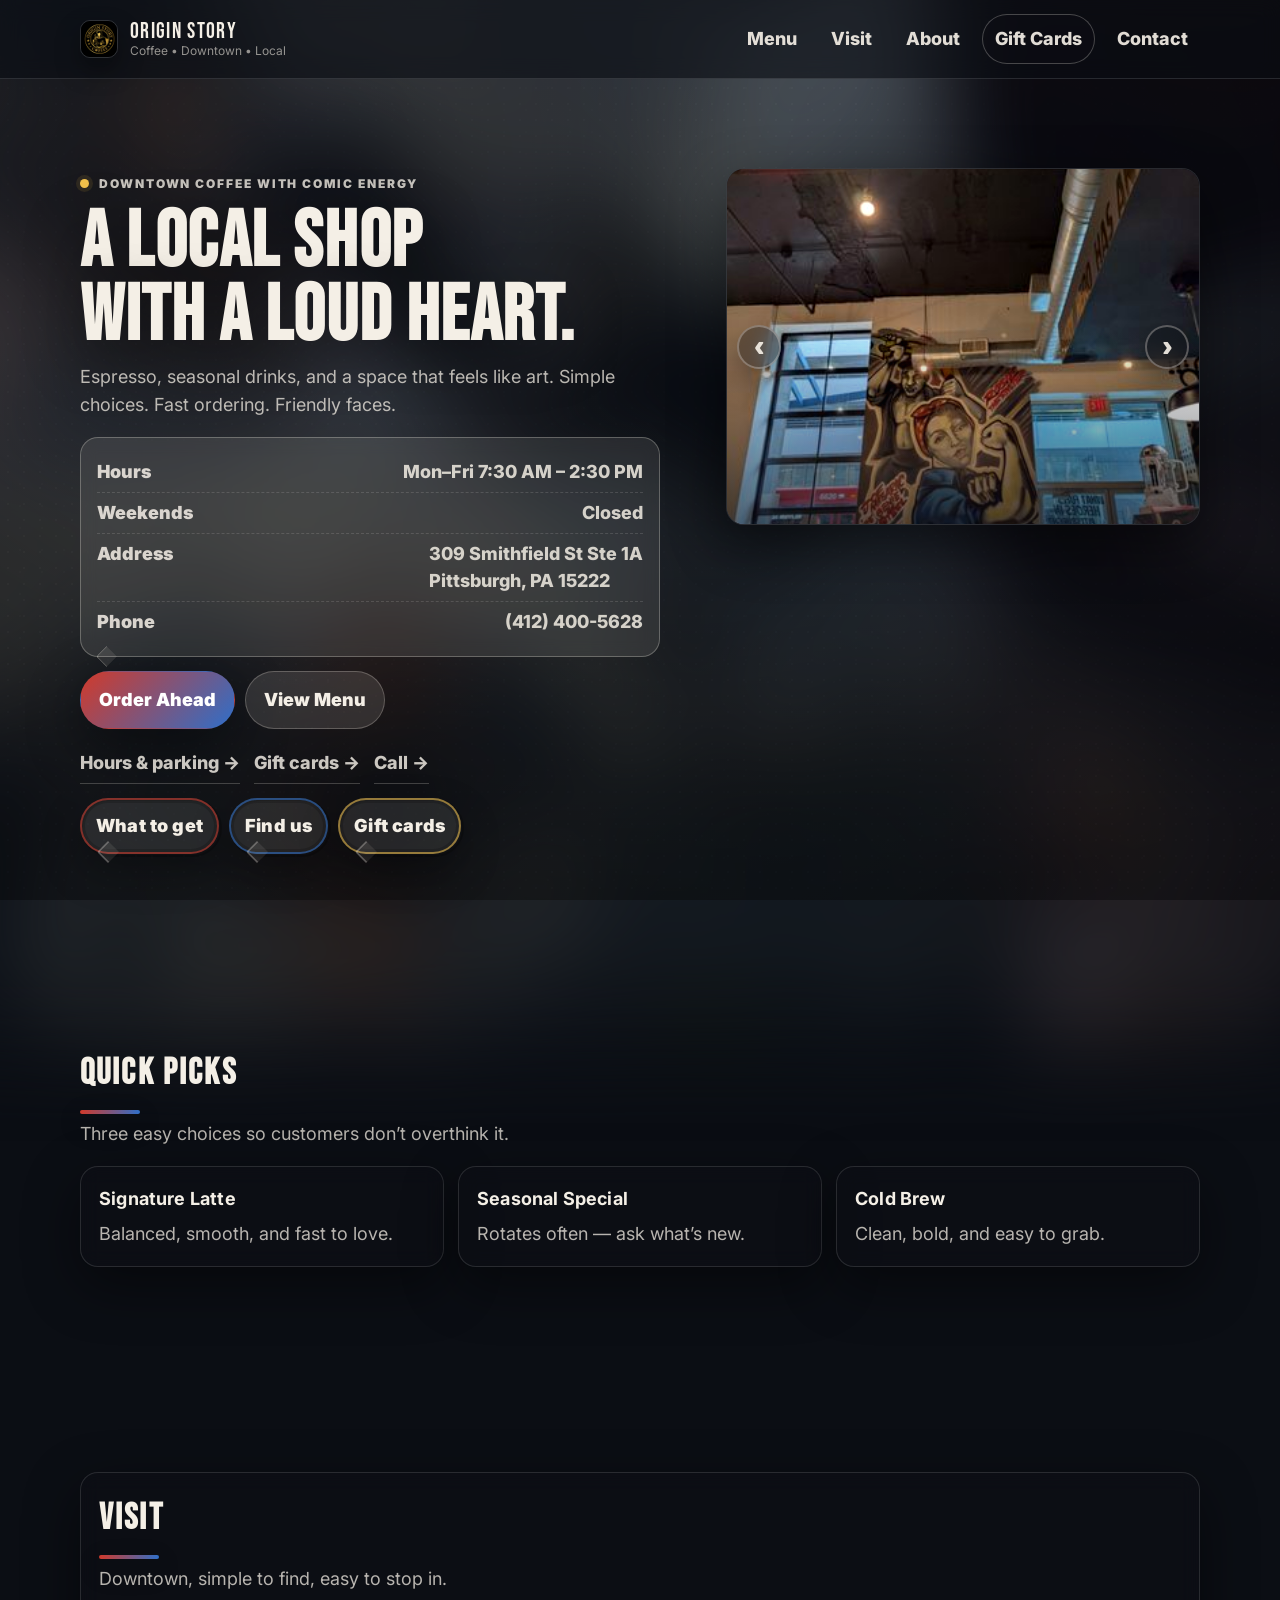
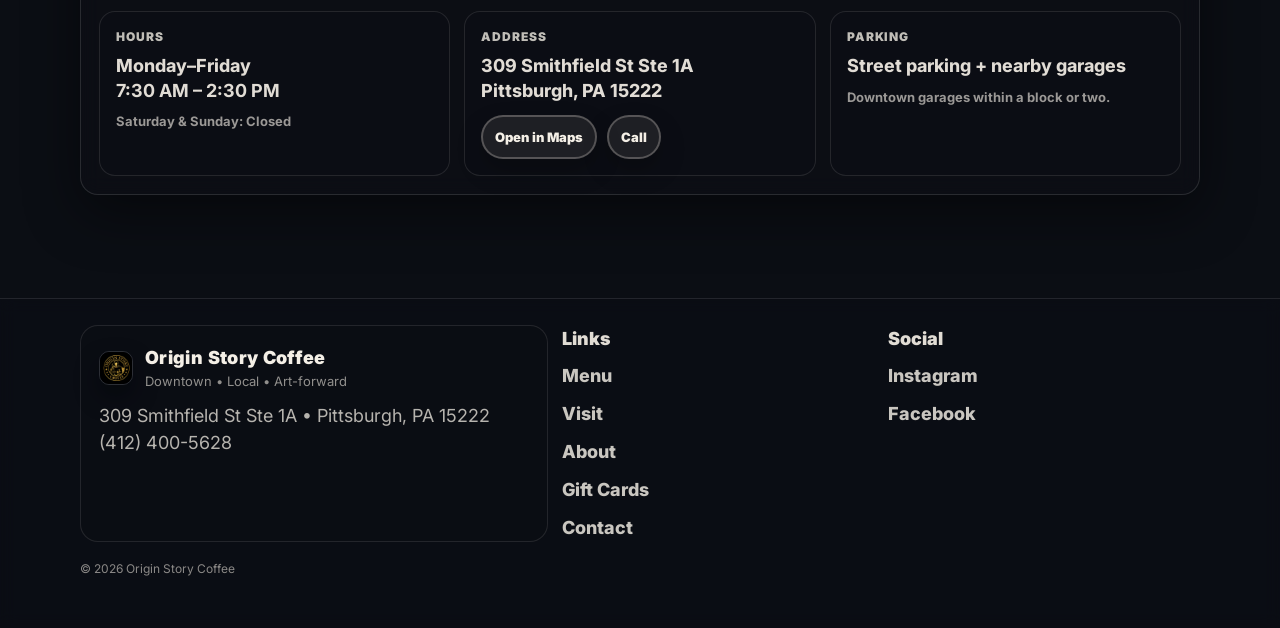
==== index.html @ 66d2ae6c "Initial website commit" ====
<!doctype html>
<html lang="en">
<head>
  <meta charset="utf-8" />
  <meta name="viewport" content="width=device-width, initial-scale=1" />
  <title>Origin Story Coffee</title>
  <meta name="description" content="Downtown coffee with subtle comic-book energy. Espresso, seasonal drinks, and a space that feels like art." />

  <link rel="preconnect" href="https://fonts.googleapis.com">
  <link rel="preconnect" href="https://fonts.gstatic.com" crossorigin>
  <link href="https://fonts.googleapis.com/css2?family=Bebas+Neue&family=Inter:wght@400;600;700;800;900&display=swap" rel="stylesheet">

  <link rel="stylesheet" href="assets/styles-theme-a.css" />
</head>

<body>
  <a class="skip-link" href="#main">Skip to content</a>

  <!-- HEADER -->
  <header class="site-header">
    <div class="container header-inner">
      <a class="brand" href="index.html" aria-label="Origin Story Coffee home">
        <img class="brand-logo" src="assets/images/logo.avif" alt="Origin Story Coffee logo">
        <span class="brand-text">
          <span class="brand-name">Origin Story</span>
          <span class="brand-tag">Coffee • Downtown • Local</span>
        </span>
      </a>

      <nav class="nav" aria-label="Primary">
        <a href="menu.html">Menu</a>
        <a href="#visit">Visit</a>
        <a href="about.html">About</a>
        <a class="nav-pill" href="https://originstorycoffee.square.site/s/gift-cards" rel="noopener">Gift Cards</a>
        <a href="contact.html">Contact</a>
      </nav>

      <button class="burger" type="button" aria-label="Open menu" aria-expanded="false" data-burger>
        ☰
      </button>
    </div>

    <!-- Mobile menu -->
    <div class="container mobile-menu" data-mobile-menu>
      <a href="menu.html">Menu</a>
      <a href="#visit">Visit</a>
      <a href="about.html">About</a>
      <a href="https://originstorycoffee.square.site/s/gift-cards" rel="noopener">Gift Cards</a>
      <a href="contact.html">Contact</a>
    </div>
  </header>

  <main id="main">
    <!-- HERO -->
    <section class="hero">
      <div class="container hero-grid">
        <!-- LEFT: COPY -->
        <div class="hero-copy">
          <div class="kicker">
            <span class="dot" aria-hidden="true"></span>
            Downtown coffee with comic energy
          </div>

          <h1 class="hero-title">A LOCAL SHOP<br>WITH A LOUD HEART.</h1>

          <p class="hero-lead">
            Espresso, seasonal drinks, and a space that feels like art.
            Simple choices. Fast ordering. Friendly faces.
          </p>

          <!-- ESSENTIAL INFO -->
          <div class="hero-essentials">
            <div class="speech" role="note" aria-label="Hours and location">
              <div class="speech-row">
                <span class="speech-label">Hours</span>
                <span class="speech-value">Mon–Fri 7:30 AM – 2:30 PM</span>
              </div>
              <div class="speech-row">
                <span class="speech-label">Weekends</span>
                <span class="speech-value">Closed</span>
              </div>
              <div class="speech-row">
                <span class="speech-label">Address</span>
                <span class="speech-value">
                  309 Smithfield St Ste 1A<br>
                  Pittsburgh, PA 15222
                </span>
              </div>
              <div class="speech-row">
                <span class="speech-label">Phone</span>
                <span class="speech-value">
                  <a href="tel:+14124005628">(412) 400-5628</a>
                </span>
              </div>
            </div>

            <!-- ORDER (ONLY ONCE ABOVE FOLD) -->
            <div class="hero-actions">
              <a class="btn btn-primary" href="/order">Order Ahead</a>
              <a class="btn btn-ghost" href="menu.html">View Menu</a>
            </div>

            <div class="micro-links">
              <a href="#visit">Hours & parking →</a>
              <a href="https://originstorycoffee.square.site/s/gift-cards" rel="noopener">Gift cards →</a>
              <a href="tel:+14124005628">Call →</a>
            </div>

            <!-- COMIC POP BUBBLES -->
            <div class="bubble-row" aria-label="Quick actions">
              <a class="bubble bubble-red" href="menu.html">What to get</a>
              <a class="bubble bubble-blue" href="#visit">Find us</a>
              <a class="bubble bubble-gold" href="https://originstorycoffee.square.site/s/gift-cards" rel="noopener">Gift cards</a>
            </div>
          </div>
        </div>

        <!-- RIGHT: PHOTO SLIDER -->
        <aside class="slider card" aria-label="Shop photos" data-slider>
          <div class="slider-media">
            <img class="slide is-active" src="assets/images/mural.jpg" alt="Mural inside Origin Story Coffee">
            <img class="slide" src="assets/images/348s.jpg" alt="Interior view at Origin Story Coffee">
            <img class="slide" src="assets/images/download.jpg" alt="Superhero art inside Origin Story Coffee">
          </div>

          <div class="slider-controls">
            <button class="arrow arrow-left" type="button" aria-label="Previous photo" data-prev>‹</button>
            <button class="arrow arrow-right" type="button" aria-label="Next photo" data-next>›</button>
          </div>
        </aside>
      </div>
    </section>

    <!-- QUICK PICKS -->
    <section class="section">
      <div class="container">
        <div class="section-head">
          <h2 class="section-title">Quick picks</h2>
          <p class="section-sub">Three easy choices so customers don’t overthink it.</p>
        </div>

        <div class="cards-3">
          <article class="card pad">
            <h3>Signature Latte</h3>
            <p>Balanced, smooth, and fast to love.</p>
          </article>

          <article class="card pad">
            <h3>Seasonal Special</h3>
            <p>Rotates often — ask what’s new.</p>
          </article>

          <article class="card pad">
            <h3>Cold Brew</h3>
            <p>Clean, bold, and easy to grab.</p>
          </article>
        </div>
      </div>
    </section>

    <!-- VISIT (HOMEPAGE SECTION, NO SEPARATE PAGE) -->
    <section class="section" id="visit">
      <div class="container">
        <div class="visit-card">
          <div class="section-head">
            <h2 class="section-title">Visit</h2>
            <p class="section-sub">Downtown, simple to find, easy to stop in.</p>
          </div>

          <div class="visit-grid">
            <div class="visit-block">
              <div class="visit-label">Hours</div>
              <div class="visit-value">Monday–Friday<br><strong>7:30 AM – 2:30 PM</strong></div>
              <div class="visit-muted">Saturday & Sunday: Closed</div>
            </div>

            <div class="visit-block">
              <div class="visit-label">Address</div>
              <div class="visit-value">
                309 Smithfield St Ste 1A<br>
                Pittsburgh, PA 15222
              </div>
              <div class="visit-actions">
                <a class="mini-btn" href="https://maps.google.com/?q=309%20Smithfield%20St%20Ste%201A%2C%20Pittsburgh%2C%20PA%2015222" rel="noopener">Open in Maps</a>
                <a class="mini-btn" href="tel:+14124005628">Call</a>
              </div>
            </div>

            <div class="visit-block">
              <div class="visit-label">Parking</div>
              <div class="visit-value">Street parking + nearby garages</div>
              <div class="visit-muted">Downtown garages within a block or two.</div>
            </div>
          </div>
        </div>
      </div>
    </section>

    <!-- FOOTER -->
    <footer class="footer">
      <div class="container footer-grid">
        <div class="footer-brand">
          <div class="footer-brand-row">
            <img class="brand-logo small" src="assets/images/logo.avif" alt="">
            <div>
              <div class="footer-name">Origin Story Coffee</div>
              <div class="footer-tag">Downtown • Local • Art-forward</div>
            </div>
          </div>
          <p class="footer-note">
            309 Smithfield St Ste 1A • Pittsburgh, PA 15222<br>
            (412) 400-5628
          </p>
        </div>

        <div>
          <div class="footer-head">Links</div>
          <div class="footer-links">
            <a href="menu.html">Menu</a>
            <a href="#visit">Visit</a>
            <a href="about.html">About</a>
            <a href="https://originstorycoffee.square.site/s/gift-cards" rel="noopener">Gift Cards</a>
            <a href="contact.html">Contact</a>
          </div>
        </div>

        <div>
          <div class="footer-head">Social</div>
          <div class="footer-links">
            <a href="#" rel="noopener">Instagram</a>
            <a href="#" rel="noopener">Facebook</a>
          </div>
        </div>
      </div>

      <div class="container footer-bottom">
        © <span id="year"></span> Origin Story Coffee
      </div>
    </footer>

    <!-- MOBILE ORDER -->
    <div class="mobile-order">
      <a href="/order">Order Ahead</a>
    </div>
  </main>

  <script>
    // Mobile nav
    const burger = document.querySelector('[data-burger]');
    const menu = document.querySelector('[data-mobile-menu]');
    if (burger && menu) {
      burger.addEventListener('click', () => {
        const isOpen = menu.classList.toggle('is-open');
        burger.setAttribute('aria-expanded', isOpen ? 'true' : 'false');
      });
    }

    // Year
    document.getElementById('year').textContent = new Date().getFullYear();

    // Slider: arrows + swipe/drag
    const slider = document.querySelector('[data-slider]');
    if (slider) {
      const slides = Array.from(slider.querySelectorAll('.slide'));
      const media = slider.querySelector('.slider-media');
      const prevBtn = slider.querySelector('[data-prev]');
      const nextBtn = slider.querySelector('[data-next]');
      let i = 0, timer;

      function show(n){
        i = (n + slides.length) % slides.length;
        slides.forEach((s, idx) => s.classList.toggle('is-active', idx === i));
      }
      function next(){ show(i+1); }
      function prev(){ show(i-1); }

      function start(){ stop(); timer = setInterval(next, 4200); }
      function stop(){ if (timer) clearInterval(timer); }

      prevBtn.addEventListener('click', ()=>{ prev(); start(); });
      nextBtn.addEventListener('click', ()=>{ next(); start(); });

      let startX = 0, down = false;
      media.addEventListener('mousedown', e => { down=true; startX=e.clientX; stop(); });
      window.addEventListener('mouseup', e => {
        if(!down) return;
        down=false;
        const dx = e.clientX - startX;
        if (Math.abs(dx) > 45) dx < 0 ? next() : prev();
        start();
      });
      media.addEventListener('touchstart', e => { startX=e.touches[0].clientX; stop(); }, {passive:true});
      media.addEventListener('touchend', e => {
        const dx = e.changedTouches[0].clientX - startX;
        if (Math.abs(dx) > 45) dx < 0 ? next() : prev();
        start();
      });

      start();
    }
  </script>
</body>
</html>
---- assets/styles-theme-a.css ----
/* =========================================================
   ORIGIN STORY — SUBTLE COMIC IMMERSION (CLEAN + USABLE)
   ========================================================= */

:root{
  --bg: #0b0e14;

  /* mural-inspired accents */
  --red:  #d13a2b;
  --blue: #2f6fc9;
  --gold: #f2c14b;

  --text: #f4efe6;
  --muted: rgba(244,239,230,.74);
  --muted2: rgba(244,239,230,.58);

  --surface: rgba(14,16,22,.62);
  --surface2: rgba(14,16,22,.74);
  --border: rgba(255,255,255,.12);
  --shadow: 0 18px 55px rgba(0,0,0,.46);

  --radius: 18px;
  --max: 1120px;
  --pad: clamp(16px, 3vw, 32px);

  --h1: clamp(44px, 7.2vw, 78px);
  --h2: clamp(22px, 3.8vw, 36px);
  --p:  clamp(15px, 2.2vw, 18px);

  /* subtle comic print */
  --dot1: rgba(244,239,230,.10);
  --dot2: rgba(244,239,230,.05);
}

*{ box-sizing:border-box; }
html,body{ height:100%; }

body{
  margin:0;
  background: var(--bg);
  color: var(--text);
  font: 400 var(--p)/1.55 "Inter", system-ui, -apple-system, Segoe UI, Roboto, Arial;
  overflow-x:hidden;
}

img{ max-width:100%; display:block; }
a{ color:inherit; text-decoration:none; }
a:hover{ text-decoration:underline; }

.container{
  width:min(var(--max), calc(100% - (var(--pad)*2)));
  margin-inline:auto;
}

.skip-link{
  position:absolute;
  left:-999px;
  top:10px;
  background:#fff;
  color:#000;
  padding:10px 12px;
  border-radius:12px;
  z-index:999;
}
.skip-link:focus{ left:10px; }

/* =========================================================
   BACKGROUND: subtle superheroes + comic print texture
   - Download image provides palette + “hero presence”
   - Kept subtle: higher blur + lower opacity + gentle overlay
   ========================================================= */

body::before{
  content:"";
  position:fixed;
  inset:-10%;
  z-index:-2;

  background:
    linear-gradient(180deg, rgba(11,14,20,.30), rgba(11,14,20,.70)),
    url("images/download.jpg") center/cover no-repeat;

  filter: blur(40px) saturate(1.25) contrast(1.12);
  transform: scale(1.10);
  opacity: .50; /* <- keeps it subtle */
}

body::after{
  content:"";
  position:fixed;
  inset:0;
  z-index:-1;
  pointer-events:none;

  background:
    /* color bleed (soft) */
    radial-gradient(900px 600px at 14% 18%, rgba(209,58,43,.18), transparent 62%),
    radial-gradient(900px 700px at 86% 22%, rgba(47,111,201,.16), transparent 65%),
    radial-gradient(820px 620px at 50% 92%, rgba(242,193,75,.09), transparent 70%),

    /* halftone dots (subtle) */
    radial-gradient(var(--dot1) 1px, transparent 1px),
    radial-gradient(var(--dot2) 1px, transparent 1px),

    /* vignette for readability */
    radial-gradient(1200px 720px at 50% 22%, transparent 35%, rgba(11,14,20,.58) 100%);

  background-size:
    auto, auto, auto,
    16px 16px,
    22px 22px,
    auto;
  background-position:
    center, center, center,
    0 0,
    9px 11px,
    center;

  opacity:.75;
  mix-blend-mode: overlay;
}

/* =========================================================
   HEADER
   ========================================================= */

.site-header{
  position:sticky;
  top:0;
  z-index:30;
  background: rgba(11,14,20,.62);
  backdrop-filter: blur(10px);
  border-bottom:1px solid var(--border);
}

.header-inner{
  display:flex;
  align-items:center;
  justify-content:space-between;
  gap:14px;
  padding: 14px 0;
}

.brand{
  display:flex;
  align-items:center;
  gap:12px;
  min-width: 220px;
}

.brand-logo{
  width:38px;
  height:38px;
  object-fit:cover;
  border-radius:10px;
  border:1px solid rgba(255,255,255,.14);
  box-shadow: 0 12px 24px rgba(0,0,0,.35);
}

.brand-logo.small{
  width:34px;
  height:34px;
  border-radius:10px;
}

.brand-text{ display:flex; flex-direction:column; line-height:1.1; }
.brand-name{
  font-family:"Bebas Neue", system-ui;
  font-size:22px;
  letter-spacing:.06em;
}
.brand-tag{
  font-size:12px;
  color: var(--muted2);
}

.nav{
  display:flex;
  align-items:center;
  gap:10px;
}

.nav a{
  padding:10px 12px;
  border-radius:999px;
  font-weight:800;
  color: rgba(244,239,230,.92);
}

.nav a:hover{
  background: rgba(244,239,230,.10);
  text-decoration:none;
}

.nav-pill{
  border:1px solid rgba(244,239,230,.26);
  background: rgba(14,16,22,.30);
}

.burger{
  display:none;
  background: rgba(14,16,22,.30);
  border:1px solid rgba(244,239,230,.22);
  color: rgba(244,239,230,.92);
  border-radius:12px;
  padding:10px 12px;
}

.mobile-menu{
  display:none;
  padding: 10px 0 16px;
}

.mobile-menu a{
  display:block;
  padding:12px 12px;
  border-radius:14px;
  font-weight:900;
  color: rgba(244,239,230,.92);
}
.mobile-menu a:hover{
  background: rgba(244,239,230,.10);
  text-decoration:none;
}
.mobile-menu.is-open{ display:block; }

/* =========================================================
   HERO
   ========================================================= */

.hero{
  position:relative;
  padding: clamp(44px, 7vw, 104px) 0;
}

.hero-grid{
  display:grid;
  grid-template-columns: 1.12fr .88fr;
  gap: clamp(18px, 4vw, 42px);
  align-items:start;
}

.kicker{
  display:inline-flex;
  align-items:center;
  gap:10px;
  font-weight:900;
  letter-spacing:.16em;
  text-transform:uppercase;
  font-size:12px;
  color: rgba(244,239,230,.80);
}

.dot{
  width:9px;height:9px;border-radius:999px;
  background: var(--gold);
  box-shadow: 0 0 0 4px rgba(242,193,75,.10);
}

.hero-title{
  margin: 10px 0 10px;
  font-family:"Bebas Neue", system-ui;
  font-size: var(--h1);
  line-height: .94;
  letter-spacing: .02em;
  text-shadow: 0 18px 60px rgba(0,0,0,.45);
}

.hero-lead{
  margin:0 0 18px;
  color: var(--muted);
  max-width: 60ch;
}

.hero-essentials{
  display:grid;
  gap: 14px;
  max-width: 580px;
}

/* Speech bubble panel (hours) */
.speech{
  background: rgba(244,239,230,.10);
  border: 1px solid rgba(244,239,230,.28);
  border-radius: 18px;
  padding: 14px 16px;
  position:relative;
  backdrop-filter: blur(8px);
}

.speech::after{
  content:"";
  position:absolute;
  left: 18px;
  bottom: -8px;
  width: 14px;
  height: 14px;
  background: inherit;
  border-left: 1px solid rgba(244,239,230,.28);
  border-bottom: 1px solid rgba(244,239,230,.28);
  transform: rotate(45deg);
  border-bottom-left-radius: 3px;
}

.speech-row{
  display:flex;
  justify-content:space-between;
  gap:12px;
  padding: 6px 0;
  border-bottom: 1px dashed rgba(244,239,230,.14);
}
.speech-row:last-child{ border-bottom:0; }

.speech-label{
  font-weight:900;
  color: rgba(244,239,230,.86);
}

.speech-value{
  color: rgba(244,239,230,.84);
  font-weight:800;
}

.muted{ color: rgba(244,239,230,.62); }

.hero-actions{
  display:flex;
  flex-wrap:wrap;
  gap:10px;
}

.btn{
  display:inline-flex;
  align-items:center;
  justify-content:center;
  padding: 14px 18px;
  border-radius: 999px;
  font-weight: 900;
  border: 1px solid transparent;
  text-decoration:none;
}

.btn-primary{
  background: linear-gradient(135deg, var(--red), var(--blue));
  color:#fff;
  box-shadow: var(--shadow);
}

.btn-ghost{
  background: rgba(244,239,230,.12);
  border-color: rgba(244,239,230,.24);
}

.btn:hover{
  text-decoration:none;
  filter: saturate(1.05) contrast(1.02);
}

.micro-links{
  display:flex;
  gap:14px;
  flex-wrap:wrap;
  font-weight:800;
  color: rgba(244,239,230,.82);
}

.micro-links a{
  padding: 6px 0;
  border-bottom: 1px solid rgba(244,239,230,.22);
}
.micro-links a:hover{ text-decoration:none; border-bottom-color: rgba(244,239,230,.50); }

/* =========================================================
   COMIC POP BUBBLES (clickable)
   ========================================================= */

.bubble-row{
  display:flex;
  flex-wrap:wrap;
  gap:10px;
}

.bubble{
  position:relative;
  display:inline-flex;
  align-items:center;
  justify-content:center;
  padding: 12px 14px;
  border-radius: 999px;
  font-weight: 950;
  letter-spacing: .01em;

  background: rgba(244,239,230,.10);
  border: 2px solid rgba(244,239,230,.30);
  box-shadow:
    0 18px 40px rgba(0,0,0,.28),
    0 0 0 3px rgba(0,0,0,.18) inset;
  text-decoration:none;
}

/* comic “pop” offset outline */
.bubble::before{
  content:"";
  position:absolute;
  inset:-3px;
  border-radius: 999px;
  border: 2px solid rgba(0,0,0,.35);
  transform: translate(2px, 2px);
  z-index:-1;
  opacity:.65;
}

/* tiny speech tail */
.bubble::after{
  content:"";
  position:absolute;
  left: 18px;
  bottom: -8px;
  width: 14px;
  height: 14px;
  background: inherit;
  border-left: 2px solid rgba(244,239,230,.30);
  border-bottom: 2px solid rgba(244,239,230,.30);
  transform: rotate(45deg);
  border-bottom-left-radius: 3px;
  opacity:.9;
}

/* color flavors */
.bubble-red{ border-color: rgba(209,58,43,.55); }
.bubble-blue{ border-color: rgba(47,111,201,.55); }
.bubble-gold{ border-color: rgba(242,193,75,.55); }

.bubble:hover{
  text-decoration:none;
  filter: saturate(1.06) contrast(1.02);
  background: rgba(244,239,230,.14);
}

/* =========================================================
   SLIDER
   ========================================================= */

.card{
  background: var(--surface);
  border: 1px solid var(--border);
  border-radius: var(--radius);
  box-shadow: var(--shadow);
  backdrop-filter: blur(10px);
}

.card.pad{ padding: 18px; }

.slider{
  overflow:hidden;
}

.slider-media{
  position:relative;
  aspect-ratio: 4 / 3;
  overflow:hidden;
}

.slide{
  position:absolute;
  inset:0;
  width:100%;
  height:100%;
  object-fit:cover;
  opacity:0;
  transform: scale(1.02);
  transition: opacity .45s ease, transform .45s ease;
  filter: saturate(1.14) contrast(1.06);
}

.slide.is-active{
  opacity:1;
  transform: scale(1.00);
}

.slider-media::after{
  content:"";
  position:absolute;
  inset:0;
  background: linear-gradient(180deg, transparent 45%, rgba(11,14,20,.60));
  pointer-events:none;
}

.slider-ui{
  padding: 14px;
  display:grid;
  gap: 12px;
}

.tag-row{
  display:flex;
  flex-wrap:wrap;
  gap:8px;
}

.tag{
  display:inline-flex;
  align-items:center;
  padding: 8px 12px;
  border-radius: 999px;
  font-weight: 900;
  font-size: 12px;
  color: rgba(244,239,230,.90);
  background: rgba(14,16,22,.30);
  border: 1px solid rgba(244,239,230,.18);
}

/* comic pop tag */
.tag.is-pop{
  border-width: 2px;
  background: rgba(244,239,230,.10);
  border-color: rgba(244,239,230,.32);
  box-shadow: 0 12px 26px rgba(0,0,0,.25);
}

.dots{
  display:flex;
  gap:10px;
  justify-content:flex-end;
  align-items:center;
}

.dotbtn{
  width: 12px;
  height: 12px;
  border-radius: 999px;
  border: 2px solid rgba(244,239,230,.35);
  background: rgba(244,239,230,.10);
  cursor:pointer;
}

.dotbtn.is-active{
  background: linear-gradient(135deg, var(--red), var(--blue));
  border-color: rgba(244,239,230,.55);
}

/* =========================================================
   SECTIONS
   ========================================================= */

.section{
  padding: clamp(52px, 8vw, 110px) 0;
}

.section-head{
  display:grid;
  gap:6px;
  margin-bottom: 18px;
}

.section-title{
  margin:0;
  font-family:"Bebas Neue", system-ui;
  font-size: var(--h2);
  letter-spacing: .06em;
}

.section-title::after{
  content:"";
  display:block;
  width:60px;
  height:4px;
  margin-top:8px;
  border-radius:999px;
  background: linear-gradient(90deg, var(--red), var(--blue));
  box-shadow: 0 10px 24px rgba(0,0,0,.35);
}

.section-sub{
  margin:0;
  color: var(--muted);
}

.cards-3{
  display:grid;
  grid-template-columns: repeat(3, 1fr);
  gap:14px;
}

.card h3{
  margin: 0 0 8px;
  font-size: 18px;
  letter-spacing: .01em;
}

.card p{
  margin:0;
  color: var(--muted);
}

.card-foot{
  display:flex;
  flex-wrap:wrap;
  gap:8px;
  margin-top: 14px;
}

.chip{
  display:inline-flex;
  align-items:center;
  padding: 8px 10px;
  border-radius: 999px;
  font-weight: 900;
  font-size: 12px;
  border: 1px solid rgba(244,239,230,.18);
  background: rgba(14,16,22,.30);
  color: rgba(244,239,230,.88);
}

.chip.is-pop{
  border-width: 2px;
  background: rgba(244,239,230,.10);
  border-color: rgba(244,239,230,.32);
}

/* =========================================================
   FOOTER
   ========================================================= */

.footer{
  padding: 26px 0 50px;
  border-top: 1px solid rgba(255,255,255,.10);
  background: rgba(11,14,20,.55);
  backdrop-filter: blur(8px);
}

.footer-grid{
  display:grid;
  grid-template-columns: 1.2fr .8fr .8fr;
  gap: 14px;
}

.footer-brand{
  background: rgba(14,16,22,.35);
  border: 1px solid rgba(255,255,255,.10);
  border-radius: var(--radius);
  padding: 18px;
}

.footer-brand-row{
  display:flex;
  align-items:center;
  gap:12px;
  margin-bottom: 10px;
}

.footer-name{
  font-weight: 900;
  letter-spacing: .02em;
}

.footer-tag{ color: var(--muted2); font-size: 13px; }
.footer-note{ margin: 0; color: var(--muted); }

.footer-head{
  font-weight: 900;
  margin-bottom: 10px;
  color: rgba(244,239,230,.92);
}

.footer-links{
  display:grid;
  gap:10px;
}

.footer-links a{
  color: rgba(244,239,230,.82);
  font-weight: 800;
}

.footer-links a:hover{
  color: rgba(244,239,230,.95);
  text-decoration:none;
}

.footer-bottom{
  margin-top: 18px;
  color: rgba(244,239,230,.55);
  font-size: 12px;
}

/* ===== Visit section (homepage) ===== */
.visit-card{
  background: rgba(14,16,22,.62);
  border: 1px solid rgba(255,255,255,.12);
  border-radius: 18px;
  box-shadow: 0 18px 55px rgba(0,0,0,.46);
  backdrop-filter: blur(10px);
  padding: 18px;
}

.visit-head{
  margin-bottom: 14px;
}

.visit-grid{
  display:grid;
  grid-template-columns: repeat(3, 1fr);
  gap: 14px;
}

.visit-block{
  border: 1px solid rgba(255,255,255,.10);
  background: rgba(14,16,22,.30);
  border-radius: 16px;
  padding: 16px;
}

.visit-label{
  font-weight: 950;
  letter-spacing: .08em;
  text-transform: uppercase;
  font-size: 12px;
  color: rgba(244,239,230,.78);
  margin-bottom: 8px;
}

.visit-value{
  color: rgba(244,239,230,.92);
  font-weight: 750;
  line-height: 1.35;
}

.visit-muted{
  margin-top: 8px;
  color: rgba(244,239,230,.62);
  font-weight: 700;
  font-size: 13px;
}

.visit-actions{
  display:flex;
  gap:10px;
  margin-top: 12px;
  flex-wrap: wrap;
}

.mini-btn{
  display:inline-flex;
  align-items:center;
  justify-content:center;
  padding: 10px 12px;
  border-radius: 999px;
  border: 2px solid rgba(244,239,230,.26);
  background: rgba(244,239,230,.08);
  font-weight: 900;
  font-size: 13px;
  text-decoration:none;
  box-shadow: 0 12px 26px rgba(0,0,0,.22);
}

.mini-btn:hover{
  text-decoration:none;
  background: rgba(244,239,230,.12);
}

@media (max-width: 900px){
  .visit-grid{ grid-template-columns: 1fr; }
}


/* =========================================================
   MOBILE ORDER (small screens only)
   ========================================================= */

.mobile-order{
  position:fixed;
  left: 12px;
  right: 12px;
  bottom: 12px;
  z-index: 40;
  display:none;
}

.mobile-order a{
  display:flex;
  justify-content:center;
  padding: 14px 16px;
  border-radius: 16px;
  font-weight: 950;
  background: linear-gradient(135deg, var(--red), var(--blue));
  box-shadow: 0 18px 45px rgba(0,0,0,.55);
}
/* ===== Slider arrows + drag affordance ===== */
.slider-media{
  position:relative;
  cursor: grab;
  user-select:none;
  touch-action: pan-y; /* allow vertical scroll, handle horizontal swipe */
}
.slider-media:active{ cursor: grabbing; }

.slider-controls{
  position:absolute;
  inset:0;
  display:flex;
  align-items:center;
  justify-content:space-between;
  padding: 0 10px;
  pointer-events:none; /* only buttons receive clicks */
  z-index: 3;
}

.arrow{
  pointer-events:auto;
  width: 44px;
  height: 44px;
  border-radius: 999px;
  border: 2px solid rgba(244,239,230,.30);
  background: rgba(14,16,22,.35);
  color: rgba(244,239,230,.92);
  font-weight: 950;
  font-size: 28px;
  line-height: 1;
  display:flex;
  align-items:center;
  justify-content:center;
  box-shadow: 0 14px 30px rgba(0,0,0,.35);
  backdrop-filter: blur(10px);
  transition: transform .12s ease, background .12s ease, opacity .12s ease;
}

.arrow:hover{
  background: rgba(244,239,230,.10);
  transform: translateY(-1px);
}

.arrow:active{
  transform: translateY(0px) scale(.98);
}

.arrow[disabled]{
  opacity:.35;
  cursor:not-allowed;
}

/* Make arrows a bit smaller on very small screens */
@media (max-width: 420px){
  .arrow{ width: 40px; height: 40px; font-size: 26px; }
}

/* =========================================================
   RESPONSIVE
   ========================================================= */

@media (max-width: 980px){
  .nav{ display:none; }
  .burger{ display:inline-flex; }
}

@media (max-width: 900px){
  .hero-grid{ grid-template-columns: 1fr; }
  .cards-3{ grid-template-columns: 1fr; }
  .footer-grid{ grid-template-columns: 1fr; }
  .mobile-order{ display:block; }
}
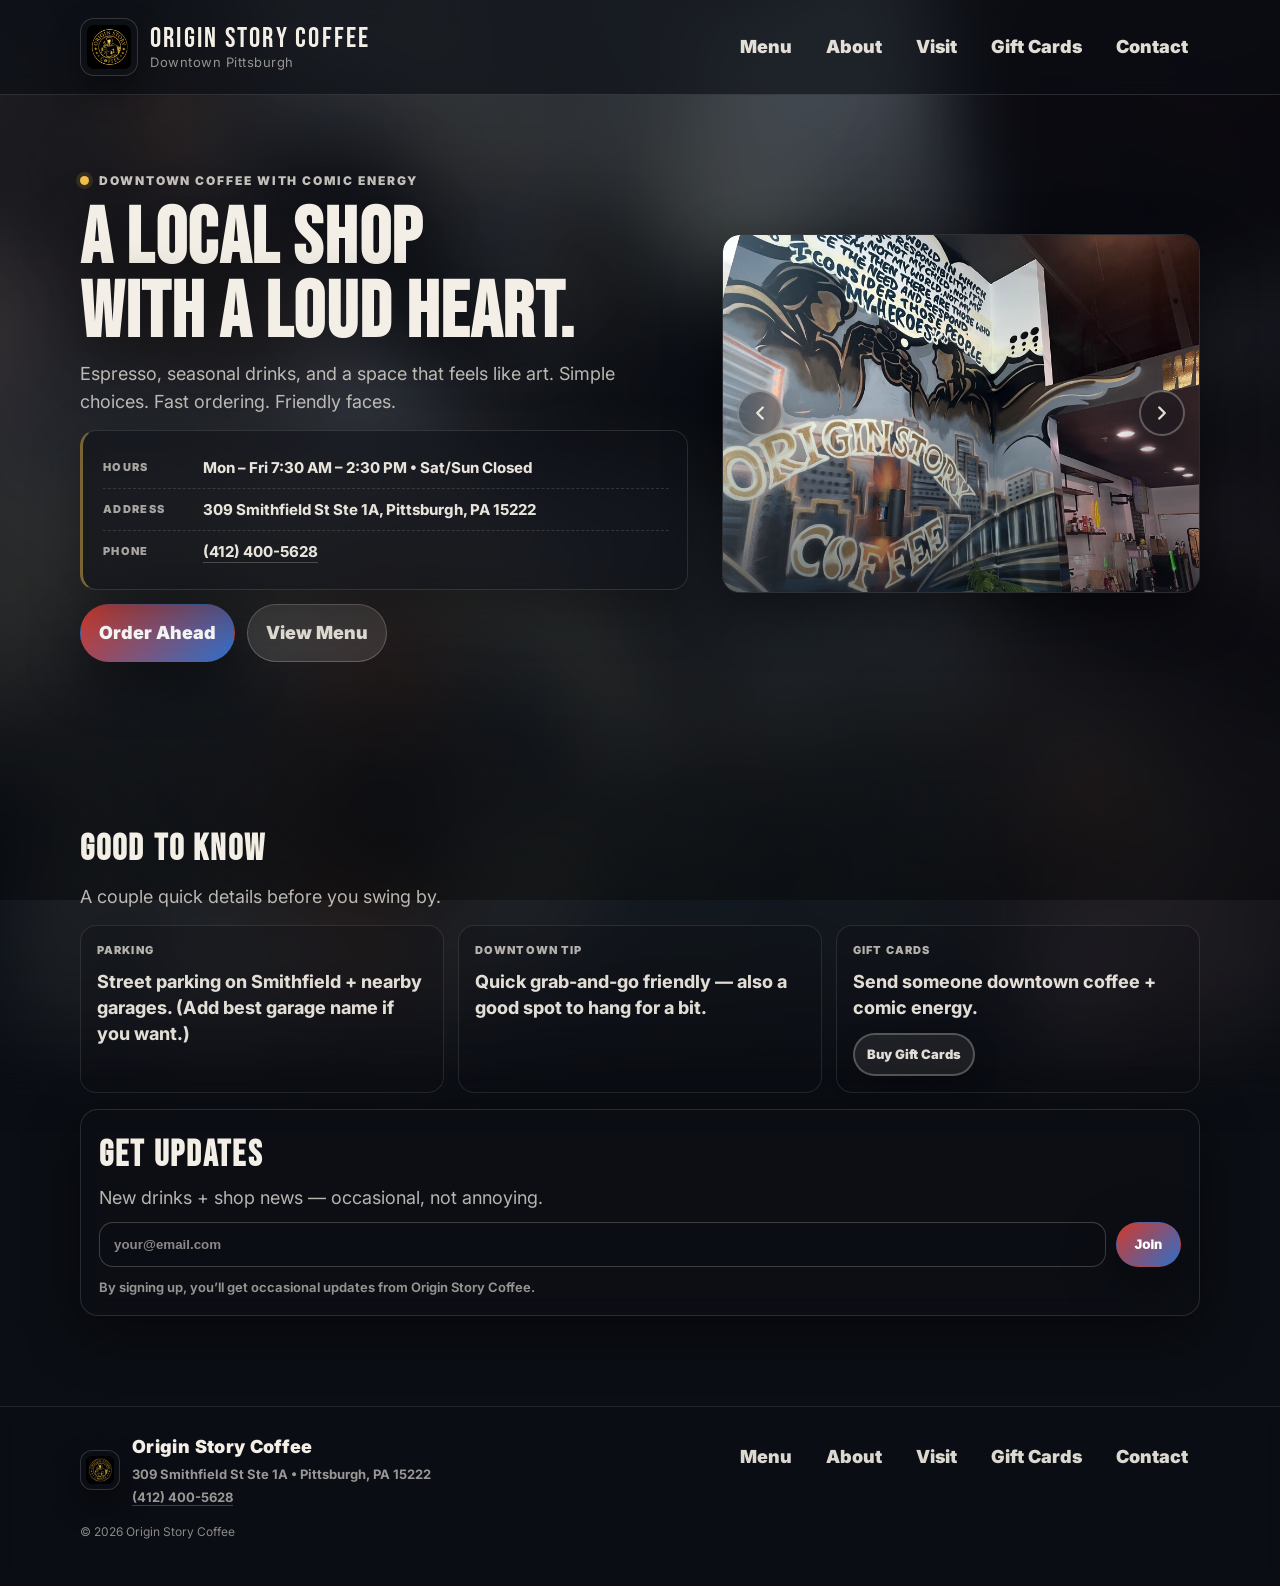
==== commit f841fcd2: "Update site" ====
--- a/index.html
+++ b/index.html
@@ -16,22 +16,22 @@
 <body>
   <a class="skip-link" href="#main">Skip to content</a>
 
-  <!-- HEADER -->
+  <!-- Header -->
   <header class="site-header">
     <div class="container header-inner">
       <a class="brand" href="index.html" aria-label="Origin Story Coffee home">
         <img class="brand-logo" src="assets/images/logo.avif" alt="Origin Story Coffee logo">
         <span class="brand-text">
-          <span class="brand-name">Origin Story</span>
-          <span class="brand-tag">Coffee • Downtown • Local</span>
+          <span class="brand-name">Origin Story Coffee</span>
+          <span class="brand-tag">Downtown Pittsburgh</span>
         </span>
       </a>
 
       <nav class="nav" aria-label="Primary">
         <a href="menu.html">Menu</a>
+        <a href="about.html">About</a>
         <a href="#visit">Visit</a>
-        <a href="about.html">About</a>
-        <a class="nav-pill" href="https://originstorycoffee.square.site/s/gift-cards" rel="noopener">Gift Cards</a>
+        <a href="https://originstorycoffee.square.site/s/gift-cards" rel="noopener">Gift Cards</a>
         <a href="contact.html">Contact</a>
       </nav>
 
@@ -40,24 +40,23 @@
       </button>
     </div>
 
-    <!-- Mobile menu -->
     <div class="container mobile-menu" data-mobile-menu>
       <a href="menu.html">Menu</a>
+      <a href="about.html">About</a>
       <a href="#visit">Visit</a>
-      <a href="about.html">About</a>
       <a href="https://originstorycoffee.square.site/s/gift-cards" rel="noopener">Gift Cards</a>
       <a href="contact.html">Contact</a>
     </div>
   </header>
 
   <main id="main">
-    <!-- HERO -->
+    <!-- ABOVE THE FOLD (Simple / Poster-like) -->
     <section class="hero">
       <div class="container hero-grid">
-        <!-- LEFT: COPY -->
+        <!-- Left -->
         <div class="hero-copy">
           <div class="kicker">
-            <span class="dot" aria-hidden="true"></span>
+            <span class="kdot" aria-hidden="true"></span>
             Downtown coffee with comic energy
           </div>
 
@@ -68,168 +67,129 @@
             Simple choices. Fast ordering. Friendly faces.
           </p>
 
-          <!-- ESSENTIAL INFO -->
-          <div class="hero-essentials">
-            <div class="speech" role="note" aria-label="Hours and location">
-              <div class="speech-row">
-                <span class="speech-label">Hours</span>
-                <span class="speech-value">Mon–Fri 7:30 AM – 2:30 PM</span>
-              </div>
-              <div class="speech-row">
-                <span class="speech-label">Weekends</span>
-                <span class="speech-value">Closed</span>
-              </div>
-              <div class="speech-row">
-                <span class="speech-label">Address</span>
-                <span class="speech-value">
-                  309 Smithfield St Ste 1A<br>
-                  Pittsburgh, PA 15222
-                </span>
-              </div>
-              <div class="speech-row">
-                <span class="speech-label">Phone</span>
-                <span class="speech-value">
-                  <a href="tel:+14124005628">(412) 400-5628</a>
-                </span>
-              </div>
-            </div>
-
-            <!-- ORDER (ONLY ONCE ABOVE FOLD) -->
-            <div class="hero-actions">
-              <a class="btn btn-primary" href="/order">Order Ahead</a>
-              <a class="btn btn-ghost" href="menu.html">View Menu</a>
-            </div>
-
-            <div class="micro-links">
-              <a href="#visit">Hours & parking →</a>
-              <a href="https://originstorycoffee.square.site/s/gift-cards" rel="noopener">Gift cards →</a>
-              <a href="tel:+14124005628">Call →</a>
-            </div>
-
-            <!-- COMIC POP BUBBLES -->
-            <div class="bubble-row" aria-label="Quick actions">
-              <a class="bubble bubble-red" href="menu.html">What to get</a>
-              <a class="bubble bubble-blue" href="#visit">Find us</a>
-              <a class="bubble bubble-gold" href="https://originstorycoffee.square.site/s/gift-cards" rel="noopener">Gift cards</a>
-            </div>
-          </div>
-        </div>
-
-        <!-- RIGHT: PHOTO SLIDER -->
+          <div class="info-card" aria-label="Hours, address, and phone">
+            <div class="info-row">
+              <span class="info-label">Hours</span>
+              <span class="info-value">Mon – Fri 7:30 AM – 2:30 PM • Sat/Sun Closed</span>
+            </div>
+            <div class="info-row">
+              <span class="info-label">Address</span>
+              <span class="info-value">309 Smithfield St Ste 1A, Pittsburgh, PA 15222</span>
+            </div>
+            <div class="info-row">
+              <span class="info-label">Phone</span>
+              <span class="info-value"><a class="tel" href="tel:+14124005628">(412) 400-5628</a></span>
+            </div>
+          </div>
+
+          <!-- Only buttons you want -->
+          <div class="hero-actions">
+            <a class="btn btn-primary" href="/order">Order Ahead</a>
+            <a class="btn btn-ghost" href="menu.html">View Menu</a>
+          </div>
+        </div>
+
+        <!-- Right: Slider -->
         <aside class="slider card" aria-label="Shop photos" data-slider>
-          <div class="slider-media">
-            <img class="slide is-active" src="assets/images/mural.jpg" alt="Mural inside Origin Story Coffee">
+          <div class="slider-media" aria-label="Photo slideshow">
+            <img class="slide is-active" src="assets/images/download.jpg" alt="Superhero mural inside Origin Story Coffee">
+            <img class="slide" src="assets/images/mural.jpg" alt="Mural inside Origin Story Coffee">
             <img class="slide" src="assets/images/348s.jpg" alt="Interior view at Origin Story Coffee">
-            <img class="slide" src="assets/images/download.jpg" alt="Superhero art inside Origin Story Coffee">
-          </div>
-
-          <div class="slider-controls">
-            <button class="arrow arrow-left" type="button" aria-label="Previous photo" data-prev>‹</button>
-            <button class="arrow arrow-right" type="button" aria-label="Next photo" data-next>›</button>
+
+            <div class="slider-controls" aria-label="Slideshow controls">
+              <button class="arrow arrow-left" type="button" aria-label="Previous photo" data-prev>
+                <svg viewBox="0 0 24 24" aria-hidden="true">
+                  <path d="M15 18l-6-6 6-6" fill="none" stroke="currentColor" stroke-width="2.6" stroke-linecap="round" stroke-linejoin="round"/>
+                </svg>
+              </button>
+
+              <button class="arrow arrow-right" type="button" aria-label="Next photo" data-next>
+                <svg viewBox="0 0 24 24" aria-hidden="true">
+                  <path d="M9 6l6 6-6 6" fill="none" stroke="currentColor" stroke-width="2.6" stroke-linecap="round" stroke-linejoin="round"/>
+                </svg>
+              </button>
+            </div>
           </div>
         </aside>
       </div>
     </section>
 
-    <!-- QUICK PICKS -->
-    <section class="section">
-      <div class="container">
-        <div class="section-head">
-          <h2 class="section-title">Quick picks</h2>
-          <p class="section-sub">Three easy choices so customers don’t overthink it.</p>
-        </div>
-
-        <div class="cards-3">
-          <article class="card pad">
-            <h3>Signature Latte</h3>
-            <p>Balanced, smooth, and fast to love.</p>
-          </article>
-
-          <article class="card pad">
-            <h3>Seasonal Special</h3>
-            <p>Rotates often — ask what’s new.</p>
-          </article>
-
-          <article class="card pad">
-            <h3>Cold Brew</h3>
-            <p>Clean, bold, and easy to grab.</p>
-          </article>
+    <!-- BELOW THE FOLD -->
+    <section class="section" id="visit">
+    <div class="container">
+      <div class="section-head">
+        <h2 class="section-title">Good to know</h2>
+        <p class="section-sub">A couple quick details before you swing by.</p>
+      </div>
+
+      <div class="info-grid">
+        <div class="panel">
+          <div class="panel-title">Parking</div>
+          <div class="panel-body">
+            Street parking on Smithfield + nearby garages. (Add best garage name if you want.)
+          </div>
+        </div>
+
+        <div class="panel">
+          <div class="panel-title">Downtown tip</div>
+          <div class="panel-body">
+            Quick grab-and-go friendly — also a good spot to hang for a bit.
+          </div>
+        </div>
+
+        <div class="panel">
+          <div class="panel-title">Gift Cards</div>
+          <div class="panel-body">
+            Send someone downtown coffee + comic energy.
+            <div class="panel-actions">
+              <a class="mini-btn" href="https://originstorycoffee.square.site/s/gift-cards" rel="noopener">Buy Gift Cards</a>
+            </div>
+          </div>
+        </div>
+      </div>
+
+        <!-- Email signup (Netlify Forms) -->
+        <div class="signup card">
+          <div class="signup-copy">
+            <h2 class="section-title">Get updates</h2>
+            <p class="section-sub">New drinks + shop news — occasional, not annoying.</p>
+          </div>
+
+          <form name="newsletter" method="POST" data-netlify="true" netlify-honeypot="bot-field" class="signup-form">
+            <input type="hidden" name="form-name" value="newsletter" />
+            <p class="hidden">
+              <label>Don’t fill this out: <input name="bot-field" /></label>
+            </p>
+
+            <label class="sr-only" for="email">Email</label>
+            <input id="email" name="email" type="email" placeholder="your@email.com" required>
+            <button class="btn btn-primary" type="submit">Join</button>
+          </form>
+
+          <p class="fineprint">By signing up, you’ll get occasional updates from Origin Story Coffee.</p>
         </div>
       </div>
     </section>
 
-    <!-- VISIT (HOMEPAGE SECTION, NO SEPARATE PAGE) -->
-    <section class="section" id="visit">
-      <div class="container">
-        <div class="visit-card">
-          <div class="section-head">
-            <h2 class="section-title">Visit</h2>
-            <p class="section-sub">Downtown, simple to find, easy to stop in.</p>
-          </div>
-
-          <div class="visit-grid">
-            <div class="visit-block">
-              <div class="visit-label">Hours</div>
-              <div class="visit-value">Monday–Friday<br><strong>7:30 AM – 2:30 PM</strong></div>
-              <div class="visit-muted">Saturday & Sunday: Closed</div>
-            </div>
-
-            <div class="visit-block">
-              <div class="visit-label">Address</div>
-              <div class="visit-value">
-                309 Smithfield St Ste 1A<br>
-                Pittsburgh, PA 15222
-              </div>
-              <div class="visit-actions">
-                <a class="mini-btn" href="https://maps.google.com/?q=309%20Smithfield%20St%20Ste%201A%2C%20Pittsburgh%2C%20PA%2015222" rel="noopener">Open in Maps</a>
-                <a class="mini-btn" href="tel:+14124005628">Call</a>
-              </div>
-            </div>
-
-            <div class="visit-block">
-              <div class="visit-label">Parking</div>
-              <div class="visit-value">Street parking + nearby garages</div>
-              <div class="visit-muted">Downtown garages within a block or two.</div>
-            </div>
-          </div>
-        </div>
-      </div>
-    </section>
-
-    <!-- FOOTER -->
     <footer class="footer">
-      <div class="container footer-grid">
-        <div class="footer-brand">
-          <div class="footer-brand-row">
+      <div class="container footer-inner">
+        <div class="footer-left">
+          <div class="footer-brand">
             <img class="brand-logo small" src="assets/images/logo.avif" alt="">
             <div>
               <div class="footer-name">Origin Story Coffee</div>
-              <div class="footer-tag">Downtown • Local • Art-forward</div>
-            </div>
-          </div>
-          <p class="footer-note">
-            309 Smithfield St Ste 1A • Pittsburgh, PA 15222<br>
-            (412) 400-5628
-          </p>
-        </div>
-
-        <div>
-          <div class="footer-head">Links</div>
-          <div class="footer-links">
-            <a href="menu.html">Menu</a>
-            <a href="#visit">Visit</a>
-            <a href="about.html">About</a>
-            <a href="https://originstorycoffee.square.site/s/gift-cards" rel="noopener">Gift Cards</a>
-            <a href="contact.html">Contact</a>
-          </div>
-        </div>
-
-        <div>
-          <div class="footer-head">Social</div>
-          <div class="footer-links">
-            <a href="#" rel="noopener">Instagram</a>
-            <a href="#" rel="noopener">Facebook</a>
-          </div>
+              <div class="footer-tag">309 Smithfield St Ste 1A • Pittsburgh, PA 15222</div>
+              <div class="footer-tag"><a class="tel" href="tel:+14124005628">(412) 400-5628</a></div>
+            </div>
+          </div>
+        </div>
+
+        <div class="footer-links">
+          <a href="menu.html">Menu</a>
+          <a href="about.html">About</a>
+          <a href="#visit">Visit</a>
+          <a href="https://originstorycoffee.square.site/s/gift-cards" rel="noopener">Gift Cards</a>
+          <a href="contact.html">Contact</a>
         </div>
       </div>
 
@@ -238,7 +198,7 @@
       </div>
     </footer>
 
-    <!-- MOBILE ORDER -->
+    <!-- Mobile sticky order -->
     <div class="mobile-order">
       <a href="/order">Order Ahead</a>
     </div>
@@ -247,54 +207,80 @@
   <script>
     // Mobile nav
     const burger = document.querySelector('[data-burger]');
-    const menu = document.querySelector('[data-mobile-menu]');
-    if (burger && menu) {
+    const mobileMenu = document.querySelector('[data-mobile-menu]');
+    if (burger && mobileMenu) {
       burger.addEventListener('click', () => {
-        const isOpen = menu.classList.toggle('is-open');
-        burger.setAttribute('aria-expanded', isOpen ? 'true' : 'false');
+        const open = mobileMenu.classList.toggle('is-open');
+        burger.setAttribute('aria-expanded', open ? 'true' : 'false');
       });
     }
 
-    // Year
+    // Footer year
     document.getElementById('year').textContent = new Date().getFullYear();
 
-    // Slider: arrows + swipe/drag
+    // Slider (arrows + swipe/drag)
     const slider = document.querySelector('[data-slider]');
     if (slider) {
       const slides = Array.from(slider.querySelectorAll('.slide'));
       const media = slider.querySelector('.slider-media');
       const prevBtn = slider.querySelector('[data-prev]');
       const nextBtn = slider.querySelector('[data-next]');
-      let i = 0, timer;
-
-      function show(n){
-        i = (n + slides.length) % slides.length;
-        slides.forEach((s, idx) => s.classList.toggle('is-active', idx === i));
-      }
-      function next(){ show(i+1); }
-      function prev(){ show(i-1); }
-
-      function start(){ stop(); timer = setInterval(next, 4200); }
-      function stop(){ if (timer) clearInterval(timer); }
-
-      prevBtn.addEventListener('click', ()=>{ prev(); start(); });
-      nextBtn.addEventListener('click', ()=>{ next(); start(); });
-
-      let startX = 0, down = false;
-      media.addEventListener('mousedown', e => { down=true; startX=e.clientX; stop(); });
-      window.addEventListener('mouseup', e => {
-        if(!down) return;
-        down=false;
-        const dx = e.clientX - startX;
-        if (Math.abs(dx) > 45) dx < 0 ? next() : prev();
+
+      let idx = 0;
+      let timer = null;
+
+      function show(i) {
+        idx = (i + slides.length) % slides.length;
+        slides.forEach((s, n) => s.classList.toggle('is-active', n === idx));
+      }
+      function next() { show(idx + 1); }
+      function prev() { show(idx - 1); }
+
+      function start() {
+        stop();
+        timer = setInterval(next, 4200);
+      }
+      function stop() {
+        if (timer) clearInterval(timer);
+        timer = null;
+      }
+
+      prevBtn.addEventListener('click', () => { prev(); start(); });
+      nextBtn.addEventListener('click', () => { next(); start(); });
+
+      // drag/swipe
+      let down = false;
+      let startX = 0;
+      let lastX = 0;
+      const THRESHOLD = 40;
+
+      function pointerDown(x){
+        down = true;
+        startX = x;
+        lastX = x;
+        stop();
+      }
+      function pointerMove(x){
+        if (!down) return;
+        lastX = x;
+      }
+      function pointerUp(){
+        if (!down) return;
+        down = false;
+        const dx = lastX - startX;
+        if (Math.abs(dx) > THRESHOLD) {
+          dx < 0 ? next() : prev();
+        }
         start();
-      });
-      media.addEventListener('touchstart', e => { startX=e.touches[0].clientX; stop(); }, {passive:true});
-      media.addEventListener('touchend', e => {
-        const dx = e.changedTouches[0].clientX - startX;
-        if (Math.abs(dx) > 45) dx < 0 ? next() : prev();
-        start();
-      });
+      }
+
+      media.addEventListener('mousedown', (e) => pointerDown(e.clientX));
+      window.addEventListener('mousemove', (e) => pointerMove(e.clientX));
+      window.addEventListener('mouseup', pointerUp);
+
+      media.addEventListener('touchstart', (e) => pointerDown(e.touches[0].clientX), { passive: true });
+      media.addEventListener('touchmove', (e) => pointerMove(e.touches[0].clientX), { passive: true });
+      media.addEventListener('touchend', pointerUp);
 
       start();
     }
--- a/assets/styles-theme-a.css
+++ b/assets/styles-theme-a.css
@@ -1,5 +1,5 @@
 /* =========================================================
-   ORIGIN STORY — SUBTLE COMIC IMMERSION (CLEAN + USABLE)
+   ORIGIN STORY — CLEAN COMIC IMMERSION (SIMPLE + SPACED)
    ========================================================= */
 
 :root{
@@ -15,7 +15,6 @@
   --muted2: rgba(244,239,230,.58);
 
   --surface: rgba(14,16,22,.62);
-  --surface2: rgba(14,16,22,.74);
   --border: rgba(255,255,255,.12);
   --shadow: 0 18px 55px rgba(0,0,0,.46);
 
@@ -26,14 +25,13 @@
   --h1: clamp(44px, 7.2vw, 78px);
   --h2: clamp(22px, 3.8vw, 36px);
   --p:  clamp(15px, 2.2vw, 18px);
-
-  /* subtle comic print */
-  --dot1: rgba(244,239,230,.10);
-  --dot2: rgba(244,239,230,.05);
 }
 
 *{ box-sizing:border-box; }
 html,body{ height:100%; }
+img{ max-width:100%; display:block; }
+a{ color:inherit; }
+a:hover{ text-decoration:none; }
 
 body{
   margin:0;
@@ -43,9 +41,38 @@
   overflow-x:hidden;
 }
 
-img{ max-width:100%; display:block; }
-a{ color:inherit; text-decoration:none; }
-a:hover{ text-decoration:underline; }
+/* Subtle comic immersion: blurred hero mural + color bleed + halftone */
+body::before{
+  content:"";
+  position:fixed;
+  inset:-10%;
+  z-index:-2;
+  background:
+    linear-gradient(180deg, rgba(11,14,20,.28), rgba(11,14,20,.72)),
+    url("images/download.jpg") center/cover no-repeat;
+  filter: blur(38px) saturate(1.22) contrast(1.10);
+  transform: scale(1.10);
+  opacity: .48;
+}
+
+body::after{
+  content:"";
+  position:fixed;
+  inset:0;
+  z-index:-1;
+  pointer-events:none;
+  background:
+    radial-gradient(900px 600px at 12% 18%, rgba(209,58,43,.18), transparent 62%),
+    radial-gradient(900px 700px at 88% 22%, rgba(47,111,201,.16), transparent 65%),
+    radial-gradient(820px 620px at 50% 92%, rgba(242,193,75,.10), transparent 70%),
+    radial-gradient(rgba(244,239,230,.08) 1px, transparent 1px),
+    radial-gradient(rgba(244,239,230,.04) 1px, transparent 1px),
+    radial-gradient(1200px 720px at 50% 24%, transparent 35%, rgba(11,14,20,.60) 100%);
+  background-size: auto, auto, auto, 16px 16px, 22px 22px, auto;
+  background-position: center, center, center, 0 0, 9px 11px, center;
+  opacity:.78;
+  mix-blend-mode: overlay;
+}
 
 .container{
   width:min(var(--max), calc(100% - (var(--pad)*2)));
@@ -65,63 +92,7 @@
 .skip-link:focus{ left:10px; }
 
 /* =========================================================
-   BACKGROUND: subtle superheroes + comic print texture
-   - Download image provides palette + “hero presence”
-   - Kept subtle: higher blur + lower opacity + gentle overlay
-   ========================================================= */
-
-body::before{
-  content:"";
-  position:fixed;
-  inset:-10%;
-  z-index:-2;
-
-  background:
-    linear-gradient(180deg, rgba(11,14,20,.30), rgba(11,14,20,.70)),
-    url("images/download.jpg") center/cover no-repeat;
-
-  filter: blur(40px) saturate(1.25) contrast(1.12);
-  transform: scale(1.10);
-  opacity: .50; /* <- keeps it subtle */
-}
-
-body::after{
-  content:"";
-  position:fixed;
-  inset:0;
-  z-index:-1;
-  pointer-events:none;
-
-  background:
-    /* color bleed (soft) */
-    radial-gradient(900px 600px at 14% 18%, rgba(209,58,43,.18), transparent 62%),
-    radial-gradient(900px 700px at 86% 22%, rgba(47,111,201,.16), transparent 65%),
-    radial-gradient(820px 620px at 50% 92%, rgba(242,193,75,.09), transparent 70%),
-
-    /* halftone dots (subtle) */
-    radial-gradient(var(--dot1) 1px, transparent 1px),
-    radial-gradient(var(--dot2) 1px, transparent 1px),
-
-    /* vignette for readability */
-    radial-gradient(1200px 720px at 50% 22%, transparent 35%, rgba(11,14,20,.58) 100%);
-
-  background-size:
-    auto, auto, auto,
-    16px 16px,
-    22px 22px,
-    auto;
-  background-position:
-    center, center, center,
-    0 0,
-    9px 11px,
-    center;
-
-  opacity:.75;
-  mix-blend-mode: overlay;
-}
-
-/* =========================================================
-   HEADER
+   HEADER (BIGGER LOGO)
    ========================================================= */
 
 .site-header{
@@ -137,64 +108,63 @@
   display:flex;
   align-items:center;
   justify-content:space-between;
-  gap:14px;
-  padding: 14px 0;
+  gap: 18px;
+  padding: 18px 0;
 }
 
 .brand{
   display:flex;
   align-items:center;
   gap:12px;
-  min-width: 220px;
+  min-width: 260px;
+  text-decoration:none;
 }
 
 .brand-logo{
-  width:38px;
-  height:38px;
-  object-fit:cover;
-  border-radius:10px;
-  border:1px solid rgba(255,255,255,.14);
-  box-shadow: 0 12px 24px rgba(0,0,0,.35);
+  width:58px;
+  height:58px;
+  object-fit: contain;
+  border-radius: 14px;
+  border:1px solid rgba(255,255,255,.16);
+  background: rgba(14,16,22,.35);
+  padding: 6px;
+  box-shadow: 0 14px 30px rgba(0,0,0,.38);
 }
 
 .brand-logo.small{
-  width:34px;
-  height:34px;
-  border-radius:10px;
+  width:40px;
+  height:40px;
+  border-radius: 12px;
+  padding: 5px;
 }
 
 .brand-text{ display:flex; flex-direction:column; line-height:1.1; }
 .brand-name{
   font-family:"Bebas Neue", system-ui;
-  font-size:22px;
-  letter-spacing:.06em;
+  font-size: 28px;
+  letter-spacing:.08em;
 }
 .brand-tag{
-  font-size:12px;
+  font-size: 13px;
   color: var(--muted2);
+  letter-spacing:.04em;
 }
 
 .nav{
   display:flex;
   align-items:center;
-  gap:10px;
+  gap: 10px;
 }
 
 .nav a{
   padding:10px 12px;
   border-radius:999px;
-  font-weight:800;
+  font-weight: 900;
   color: rgba(244,239,230,.92);
-}
-
+  text-decoration:none;
+}
 .nav a:hover{
   background: rgba(244,239,230,.10);
-  text-decoration:none;
-}
-
-.nav-pill{
-  border:1px solid rgba(244,239,230,.26);
-  background: rgba(14,16,22,.30);
 }
 
 .burger{
@@ -210,51 +180,49 @@
   display:none;
   padding: 10px 0 16px;
 }
-
 .mobile-menu a{
   display:block;
   padding:12px 12px;
   border-radius:14px;
   font-weight:900;
   color: rgba(244,239,230,.92);
-}
-.mobile-menu a:hover{
-  background: rgba(244,239,230,.10);
-  text-decoration:none;
-}
+  text-decoration:none;
+}
+.mobile-menu a:hover{ background: rgba(244,239,230,.10); }
 .mobile-menu.is-open{ display:block; }
 
 /* =========================================================
-   HERO
+   HERO (Simple + Balanced)
    ========================================================= */
 
 .hero{
-  position:relative;
-  padding: clamp(44px, 7vw, 104px) 0;
+  padding: clamp(36px, 5.5vw, 84px) 0;
 }
 
 .hero-grid{
   display:grid;
   grid-template-columns: 1.12fr .88fr;
-  gap: clamp(18px, 4vw, 42px);
-  align-items:start;
+  gap: clamp(16px, 3.2vw, 34px);
+  align-items: center;
 }
 
 .kicker{
   display:inline-flex;
   align-items:center;
   gap:10px;
-  font-weight:900;
+  font-weight: 900;
   letter-spacing:.16em;
   text-transform:uppercase;
-  font-size:12px;
+  font-size: 12px;
   color: rgba(244,239,230,.80);
 }
 
-.dot{
-  width:9px;height:9px;border-radius:999px;
+.kdot{
+  width: 9px;
+  height: 9px;
+  border-radius: 999px;
   background: var(--gold);
-  box-shadow: 0 0 0 4px rgba(242,193,75,.10);
+  box-shadow: 0 0 0 4px rgba(242,193,75,.12);
 }
 
 .hero-title{
@@ -267,66 +235,55 @@
 }
 
 .hero-lead{
-  margin:0 0 18px;
+  margin: 0 0 14px;
   color: var(--muted);
-  max-width: 60ch;
-}
-
-.hero-essentials{
-  display:grid;
-  gap: 14px;
-  max-width: 580px;
-}
-
-/* Speech bubble panel (hours) */
-.speech{
-  background: rgba(244,239,230,.10);
-  border: 1px solid rgba(244,239,230,.28);
-  border-radius: 18px;
-  padding: 14px 16px;
-  position:relative;
-  backdrop-filter: blur(8px);
-}
-
-.speech::after{
-  content:"";
-  position:absolute;
-  left: 18px;
-  bottom: -8px;
-  width: 14px;
-  height: 14px;
-  background: inherit;
-  border-left: 1px solid rgba(244,239,230,.28);
-  border-bottom: 1px solid rgba(244,239,230,.28);
-  transform: rotate(45deg);
-  border-bottom-left-radius: 3px;
-}
-
-.speech-row{
-  display:flex;
-  justify-content:space-between;
+  max-width: 62ch;
+}
+
+.info-card{
+  margin-top: 14px;
+  background: rgba(14,16,22,.55);
+  border: 1px solid rgba(255,255,255,.12);
+  border-radius: 16px;
+  padding: 12px 14px;
+  backdrop-filter: blur(10px);
+  box-shadow: 0 18px 50px rgba(0,0,0,.34);
+  max-width: 620px;
+}
+
+.info-row{
+  display:flex;
   gap:12px;
-  padding: 6px 0;
+  padding: 8px 0;
   border-bottom: 1px dashed rgba(244,239,230,.14);
 }
-.speech-row:last-child{ border-bottom:0; }
-
-.speech-label{
-  font-weight:900;
-  color: rgba(244,239,230,.86);
-}
-
-.speech-value{
-  color: rgba(244,239,230,.84);
-  font-weight:800;
-}
-
-.muted{ color: rgba(244,239,230,.62); }
+.info-row:last-child{ border-bottom:0; }
+
+.info-label{
+  min-width: 76px;
+  font-weight: 950;
+  text-transform: uppercase;
+  letter-spacing: .10em;
+  font-size: 11px;
+  color: rgba(244,239,230,.72);
+}
+
+.info-value{
+  color: rgba(244,239,230,.92);
+  font-weight: 750;
+}
+
+.tel{
+  border-bottom: 1px solid rgba(244,239,230,.22);
+  text-decoration:none;
+}
+.tel:hover{ border-bottom-color: rgba(244,239,230,.55); }
 
 .hero-actions{
   display:flex;
-  flex-wrap:wrap;
-  gap:10px;
+  gap: 12px;
+  margin-top: 14px;
+  flex-wrap: wrap;
 }
 
 .btn{
@@ -335,110 +292,27 @@
   justify-content:center;
   padding: 14px 18px;
   border-radius: 999px;
-  font-weight: 900;
+  font-weight: 950;
   border: 1px solid transparent;
   text-decoration:none;
 }
 
 .btn-primary{
   background: linear-gradient(135deg, var(--red), var(--blue));
-  color:#fff;
+  color: #fff;
   box-shadow: var(--shadow);
 }
 
 .btn-ghost{
   background: rgba(244,239,230,.12);
   border-color: rgba(244,239,230,.24);
-}
-
-.btn:hover{
-  text-decoration:none;
-  filter: saturate(1.05) contrast(1.02);
-}
-
-.micro-links{
-  display:flex;
-  gap:14px;
-  flex-wrap:wrap;
-  font-weight:800;
-  color: rgba(244,239,230,.82);
-}
-
-.micro-links a{
-  padding: 6px 0;
-  border-bottom: 1px solid rgba(244,239,230,.22);
-}
-.micro-links a:hover{ text-decoration:none; border-bottom-color: rgba(244,239,230,.50); }
+  color: rgba(244,239,230,.94);
+}
+
+.btn:hover{ filter: saturate(1.05) contrast(1.02); }
 
 /* =========================================================
-   COMIC POP BUBBLES (clickable)
-   ========================================================= */
-
-.bubble-row{
-  display:flex;
-  flex-wrap:wrap;
-  gap:10px;
-}
-
-.bubble{
-  position:relative;
-  display:inline-flex;
-  align-items:center;
-  justify-content:center;
-  padding: 12px 14px;
-  border-radius: 999px;
-  font-weight: 950;
-  letter-spacing: .01em;
-
-  background: rgba(244,239,230,.10);
-  border: 2px solid rgba(244,239,230,.30);
-  box-shadow:
-    0 18px 40px rgba(0,0,0,.28),
-    0 0 0 3px rgba(0,0,0,.18) inset;
-  text-decoration:none;
-}
-
-/* comic “pop” offset outline */
-.bubble::before{
-  content:"";
-  position:absolute;
-  inset:-3px;
-  border-radius: 999px;
-  border: 2px solid rgba(0,0,0,.35);
-  transform: translate(2px, 2px);
-  z-index:-1;
-  opacity:.65;
-}
-
-/* tiny speech tail */
-.bubble::after{
-  content:"";
-  position:absolute;
-  left: 18px;
-  bottom: -8px;
-  width: 14px;
-  height: 14px;
-  background: inherit;
-  border-left: 2px solid rgba(244,239,230,.30);
-  border-bottom: 2px solid rgba(244,239,230,.30);
-  transform: rotate(45deg);
-  border-bottom-left-radius: 3px;
-  opacity:.9;
-}
-
-/* color flavors */
-.bubble-red{ border-color: rgba(209,58,43,.55); }
-.bubble-blue{ border-color: rgba(47,111,201,.55); }
-.bubble-gold{ border-color: rgba(242,193,75,.55); }
-
-.bubble:hover{
-  text-decoration:none;
-  filter: saturate(1.06) contrast(1.02);
-  background: rgba(244,239,230,.14);
-}
-
-/* =========================================================
-   SLIDER
+   SLIDER (Perfectly centered arrows)
    ========================================================= */
 
 .card{
@@ -449,32 +323,36 @@
   backdrop-filter: blur(10px);
 }
 
-.card.pad{ padding: 18px; }
-
 .slider{
   overflow:hidden;
 }
 
 .slider-media{
-  position:relative;
+  position: relative;
   aspect-ratio: 4 / 3;
-  overflow:hidden;
-}
+  overflow: hidden;
+  border-radius: calc(var(--radius) - 2px);
+  cursor: grab;
+  user-select:none;
+  touch-action: pan-y;
+}
+
+.slider-media:active{ cursor: grabbing; }
 
 .slide{
   position:absolute;
   inset:0;
   width:100%;
   height:100%;
-  object-fit:cover;
-  opacity:0;
+  object-fit: cover;
+  opacity: 0;
   transform: scale(1.02);
   transition: opacity .45s ease, transform .45s ease;
   filter: saturate(1.14) contrast(1.06);
 }
 
 .slide.is-active{
-  opacity:1;
+  opacity: 1;
   transform: scale(1.00);
 }
 
@@ -482,75 +360,59 @@
   content:"";
   position:absolute;
   inset:0;
-  background: linear-gradient(180deg, transparent 45%, rgba(11,14,20,.60));
+  background: linear-gradient(180deg, transparent 48%, rgba(11,14,20,.56));
   pointer-events:none;
 }
 
-.slider-ui{
-  padding: 14px;
+.slider-controls{
+  position:absolute;
+  inset:0;
+  display:flex;
+  align-items:center;          /* vertical center */
+  justify-content:space-between;
+  padding: 0 14px;
+  pointer-events:none;
+  z-index: 10;
+}
+
+.arrow{
+  pointer-events:auto;
+  width: 46px;
+  height: 46px;
+  border-radius: 999px;
+  border: 2px solid rgba(244,239,230,.30);
+  background: rgba(14,16,22,.42);
+  color: rgba(244,239,230,.92);
+  display:flex;
+  align-items:center;
+  justify-content:center;
+  box-shadow: 0 14px 30px rgba(0,0,0,.35);
+  backdrop-filter: blur(10px);
+  padding: 0;
+  margin: 0;
+}
+
+.arrow:hover{ background: rgba(244,239,230,.10); }
+.arrow:active{ transform: scale(.98); }
+
+.arrow svg{
+  width: 22px;
+  height: 22px;
+  display:block;
+}
+
+/* =========================================================
+   BELOW THE FOLD
+   ========================================================= */
+
+.section{
+  padding: clamp(44px, 7vw, 96px) 0;
+}
+
+.section-head{
+  margin-bottom: 14px;
   display:grid;
-  gap: 12px;
-}
-
-.tag-row{
-  display:flex;
-  flex-wrap:wrap;
-  gap:8px;
-}
-
-.tag{
-  display:inline-flex;
-  align-items:center;
-  padding: 8px 12px;
-  border-radius: 999px;
-  font-weight: 900;
-  font-size: 12px;
-  color: rgba(244,239,230,.90);
-  background: rgba(14,16,22,.30);
-  border: 1px solid rgba(244,239,230,.18);
-}
-
-/* comic pop tag */
-.tag.is-pop{
-  border-width: 2px;
-  background: rgba(244,239,230,.10);
-  border-color: rgba(244,239,230,.32);
-  box-shadow: 0 12px 26px rgba(0,0,0,.25);
-}
-
-.dots{
-  display:flex;
-  gap:10px;
-  justify-content:flex-end;
-  align-items:center;
-}
-
-.dotbtn{
-  width: 12px;
-  height: 12px;
-  border-radius: 999px;
-  border: 2px solid rgba(244,239,230,.35);
-  background: rgba(244,239,230,.10);
-  cursor:pointer;
-}
-
-.dotbtn.is-active{
-  background: linear-gradient(135deg, var(--red), var(--blue));
-  border-color: rgba(244,239,230,.55);
-}
-
-/* =========================================================
-   SECTIONS
-   ========================================================= */
-
-.section{
-  padding: clamp(52px, 8vw, 110px) 0;
-}
-
-.section-head{
-  display:grid;
-  gap:6px;
-  margin-bottom: 18px;
+  gap: 6px;
 }
 
 .section-title{
@@ -560,184 +422,44 @@
   letter-spacing: .06em;
 }
 
-.section-title::after{
-  content:"";
-  display:block;
-  width:60px;
-  height:4px;
-  margin-top:8px;
-  border-radius:999px;
-  background: linear-gradient(90deg, var(--red), var(--blue));
-  box-shadow: 0 10px 24px rgba(0,0,0,.35);
-}
-
 .section-sub{
   margin:0;
   color: var(--muted);
 }
 
-.cards-3{
-  display:grid;
-  grid-template-columns: repeat(3, 1fr);
-  gap:14px;
-}
-
-.card h3{
-  margin: 0 0 8px;
-  font-size: 18px;
-  letter-spacing: .01em;
-}
-
-.card p{
-  margin:0;
-  color: var(--muted);
-}
-
-.card-foot{
-  display:flex;
-  flex-wrap:wrap;
-  gap:8px;
-  margin-top: 14px;
-}
-
-.chip{
-  display:inline-flex;
-  align-items:center;
-  padding: 8px 10px;
-  border-radius: 999px;
-  font-weight: 900;
-  font-size: 12px;
-  border: 1px solid rgba(244,239,230,.18);
-  background: rgba(14,16,22,.30);
-  color: rgba(244,239,230,.88);
-}
-
-.chip.is-pop{
-  border-width: 2px;
-  background: rgba(244,239,230,.10);
-  border-color: rgba(244,239,230,.32);
-}
-
-/* =========================================================
-   FOOTER
-   ========================================================= */
-
-.footer{
-  padding: 26px 0 50px;
-  border-top: 1px solid rgba(255,255,255,.10);
-  background: rgba(11,14,20,.55);
-  backdrop-filter: blur(8px);
-}
-
-.footer-grid{
-  display:grid;
-  grid-template-columns: 1.2fr .8fr .8fr;
-  gap: 14px;
-}
-
-.footer-brand{
-  background: rgba(14,16,22,.35);
-  border: 1px solid rgba(255,255,255,.10);
-  border-radius: var(--radius);
-  padding: 18px;
-}
-
-.footer-brand-row{
-  display:flex;
-  align-items:center;
-  gap:12px;
-  margin-bottom: 10px;
-}
-
-.footer-name{
-  font-weight: 900;
-  letter-spacing: .02em;
-}
-
-.footer-tag{ color: var(--muted2); font-size: 13px; }
-.footer-note{ margin: 0; color: var(--muted); }
-
-.footer-head{
-  font-weight: 900;
-  margin-bottom: 10px;
-  color: rgba(244,239,230,.92);
-}
-
-.footer-links{
-  display:grid;
-  gap:10px;
-}
-
-.footer-links a{
-  color: rgba(244,239,230,.82);
-  font-weight: 800;
-}
-
-.footer-links a:hover{
-  color: rgba(244,239,230,.95);
-  text-decoration:none;
-}
-
-.footer-bottom{
-  margin-top: 18px;
-  color: rgba(244,239,230,.55);
-  font-size: 12px;
-}
-
-/* ===== Visit section (homepage) ===== */
-.visit-card{
-  background: rgba(14,16,22,.62);
-  border: 1px solid rgba(255,255,255,.12);
-  border-radius: 18px;
-  box-shadow: 0 18px 55px rgba(0,0,0,.46);
-  backdrop-filter: blur(10px);
-  padding: 18px;
-}
-
-.visit-head{
-  margin-bottom: 14px;
-}
-
-.visit-grid{
+.info-grid{
   display:grid;
   grid-template-columns: repeat(3, 1fr);
   gap: 14px;
 }
 
-.visit-block{
+.panel{
   border: 1px solid rgba(255,255,255,.10);
   background: rgba(14,16,22,.30);
   border-radius: 16px;
   padding: 16px;
 }
 
-.visit-label{
+.panel-title{
   font-weight: 950;
-  letter-spacing: .08em;
+  letter-spacing: .10em;
   text-transform: uppercase;
-  font-size: 12px;
-  color: rgba(244,239,230,.78);
-  margin-bottom: 8px;
-}
-
-.visit-value{
+  font-size: 11px;
+  color: rgba(244,239,230,.72);
+  margin-bottom: 10px;
+}
+
+.panel-body{
   color: rgba(244,239,230,.92);
   font-weight: 750;
-  line-height: 1.35;
-}
-
-.visit-muted{
-  margin-top: 8px;
-  color: rgba(244,239,230,.62);
-  font-weight: 700;
-  font-size: 13px;
-}
-
-.visit-actions{
+  line-height: 1.45;
+}
+
+.panel-actions{
   display:flex;
   gap:10px;
   margin-top: 12px;
-  flex-wrap: wrap;
+  flex-wrap:wrap;
 }
 
 .mini-btn{
@@ -753,21 +475,119 @@
   text-decoration:none;
   box-shadow: 0 12px 26px rgba(0,0,0,.22);
 }
-
-.mini-btn:hover{
-  text-decoration:none;
-  background: rgba(244,239,230,.12);
-}
-
-@media (max-width: 900px){
-  .visit-grid{ grid-template-columns: 1fr; }
-}
-
+.mini-btn:hover{ background: rgba(244,239,230,.12); }
+
+/* Signup */
+.signup{
+  margin-top: 16px;
+  padding: 18px;
+}
+
+.signup-form{
+  display:flex;
+  gap: 10px;
+  flex-wrap:wrap;
+  align-items:center;
+  margin-top: 10px;
+}
+
+.signup-form input[type="email"]{
+  flex: 1 1 240px;
+  min-width: 240px;
+  padding: 14px 14px;
+  border-radius: 14px;
+  border: 1px solid rgba(244,239,230,.22);
+  background: rgba(14,16,22,.35);
+  color: rgba(244,239,230,.92);
+  font-weight: 700;
+  outline: none;
+}
+
+.signup-form input[type="email"]::placeholder{
+  color: rgba(244,239,230,.55);
+}
+
+.signup-form input[type="email"]:focus{
+  border-color: rgba(242,193,75,.55);
+  box-shadow: 0 0 0 4px rgba(242,193,75,.14);
+}
+
+.fineprint{
+  margin: 10px 0 0;
+  color: rgba(244,239,230,.60);
+  font-size: 13px;
+  font-weight: 650;
+}
+
+.hidden{ display:none; }
+
+/* screen-reader only */
+.sr-only{
+  position:absolute;
+  width:1px;height:1px;
+  padding:0;margin:-1px;
+  overflow:hidden;clip:rect(0,0,0,0);
+  white-space:nowrap;border:0;
+}
 
 /* =========================================================
-   MOBILE ORDER (small screens only)
+   FOOTER
    ========================================================= */
 
+.footer{
+  padding: 26px 0 44px;
+  border-top: 1px solid rgba(255,255,255,.10);
+  background: rgba(11,14,20,.55);
+  backdrop-filter: blur(8px);
+}
+
+.footer-inner{
+  display:flex;
+  align-items:flex-start;
+  justify-content:space-between;
+  gap: 16px;
+}
+
+.footer-brand{
+  display:flex;
+  align-items:center;
+  gap: 12px;
+}
+
+.footer-name{
+  font-weight: 950;
+  letter-spacing: .02em;
+}
+
+.footer-tag{
+  color: rgba(244,239,230,.62);
+  font-weight: 700;
+  font-size: 13px;
+  margin-top: 3px;
+}
+
+.footer-links{
+  display:flex;
+  flex-wrap:wrap;
+  gap: 10px;
+}
+
+.footer-links a{
+  padding: 10px 12px;
+  border-radius: 999px;
+  font-weight: 900;
+  color: rgba(244,239,230,.90);
+  text-decoration:none;
+}
+.footer-links a:hover{ background: rgba(244,239,230,.10); }
+
+.footer-bottom{
+  margin-top: 16px;
+  color: rgba(244,239,230,.55);
+  font-size: 12px;
+}
+
+/* Mobile sticky order */
 .mobile-order{
   position:fixed;
   left: 12px;
@@ -785,63 +605,59 @@
   font-weight: 950;
   background: linear-gradient(135deg, var(--red), var(--blue));
   box-shadow: 0 18px 45px rgba(0,0,0,.55);
-}
-/* ===== Slider arrows + drag affordance ===== */
-.slider-media{
-  position:relative;
-  cursor: grab;
-  user-select:none;
-  touch-action: pan-y; /* allow vertical scroll, handle horizontal swipe */
-}
-.slider-media:active{ cursor: grabbing; }
-
-.slider-controls{
-  position:absolute;
-  inset:0;
-  display:flex;
-  align-items:center;
-  justify-content:space-between;
-  padding: 0 10px;
-  pointer-events:none; /* only buttons receive clicks */
-  z-index: 3;
-}
-
-.arrow{
-  pointer-events:auto;
-  width: 44px;
-  height: 44px;
-  border-radius: 999px;
-  border: 2px solid rgba(244,239,230,.30);
-  background: rgba(14,16,22,.35);
-  color: rgba(244,239,230,.92);
-  font-weight: 950;
-  font-size: 28px;
+  text-decoration:none;
+}
+
+/* ===== FIX: Hero info card alignment ===== */
+
+.info-card{
+  padding: 16px 18px;
+}
+
+/* Make each row a clean two-column grid */
+.info-row{
+  display: grid;
+  grid-template-columns: 86px 1fr;
+  align-items: center;
+  gap: 14px;
+
+  padding: 10px 0;
+  border-bottom: 1px dashed rgba(244,239,230,.14);
+}
+
+.info-row:last-child{
+  border-bottom: none;
+}
+
+/* Label column */
+.info-label{
+  min-width: unset; /* remove old constraint */
+  font-size: 11px;
+  letter-spacing: .12em;
+  text-transform: uppercase;
+  color: rgba(244,239,230,.65);
   line-height: 1;
-  display:flex;
-  align-items:center;
-  justify-content:center;
-  box-shadow: 0 14px 30px rgba(0,0,0,.35);
-  backdrop-filter: blur(10px);
-  transition: transform .12s ease, background .12s ease, opacity .12s ease;
-}
-
-.arrow:hover{
-  background: rgba(244,239,230,.10);
-  transform: translateY(-1px);
-}
-
-.arrow:active{
-  transform: translateY(0px) scale(.98);
-}
-
-.arrow[disabled]{
-  opacity:.35;
-  cursor:not-allowed;
-}
-
-/* Make arrows a bit smaller on very small screens */
-@media (max-width: 420px){
-  .arrow{ width: 40px; height: 40px; font-size: 26px; }
+}
+
+/* Value column */
+.info-value{
+  font-size: 15px;
+  line-height: 1.4;
+  color: rgba(244,239,230,.95);
+}
+
+/* Phone link should not drop baseline */
+.info-value .tel{
+  line-height: inherit;
+  display: inline-block;
+}
+
+/* Desktop: give the card a visual anchor */
+@media (min-width: 900px){
+  .info-card{
+    border-left: 3px solid rgba(242,193,75,.45);
+    padding-left: 20px;
+  }
 }
 
 /* =========================================================
@@ -855,7 +671,13 @@
 
 @media (max-width: 900px){
   .hero-grid{ grid-template-columns: 1fr; }
-  .cards-3{ grid-template-columns: 1fr; }
-  .footer-grid{ grid-template-columns: 1fr; }
+  .info-grid{ grid-template-columns: 1fr; }
+  .footer-inner{ flex-direction: column; }
   .mobile-order{ display:block; }
 }
+
+@media (max-width: 520px){
+  .arrow{ width: 42px; height: 42px; }
+  .arrow svg{ width: 20px; height: 20px; }
+  .info-label{ min-width: 68px; }
+}
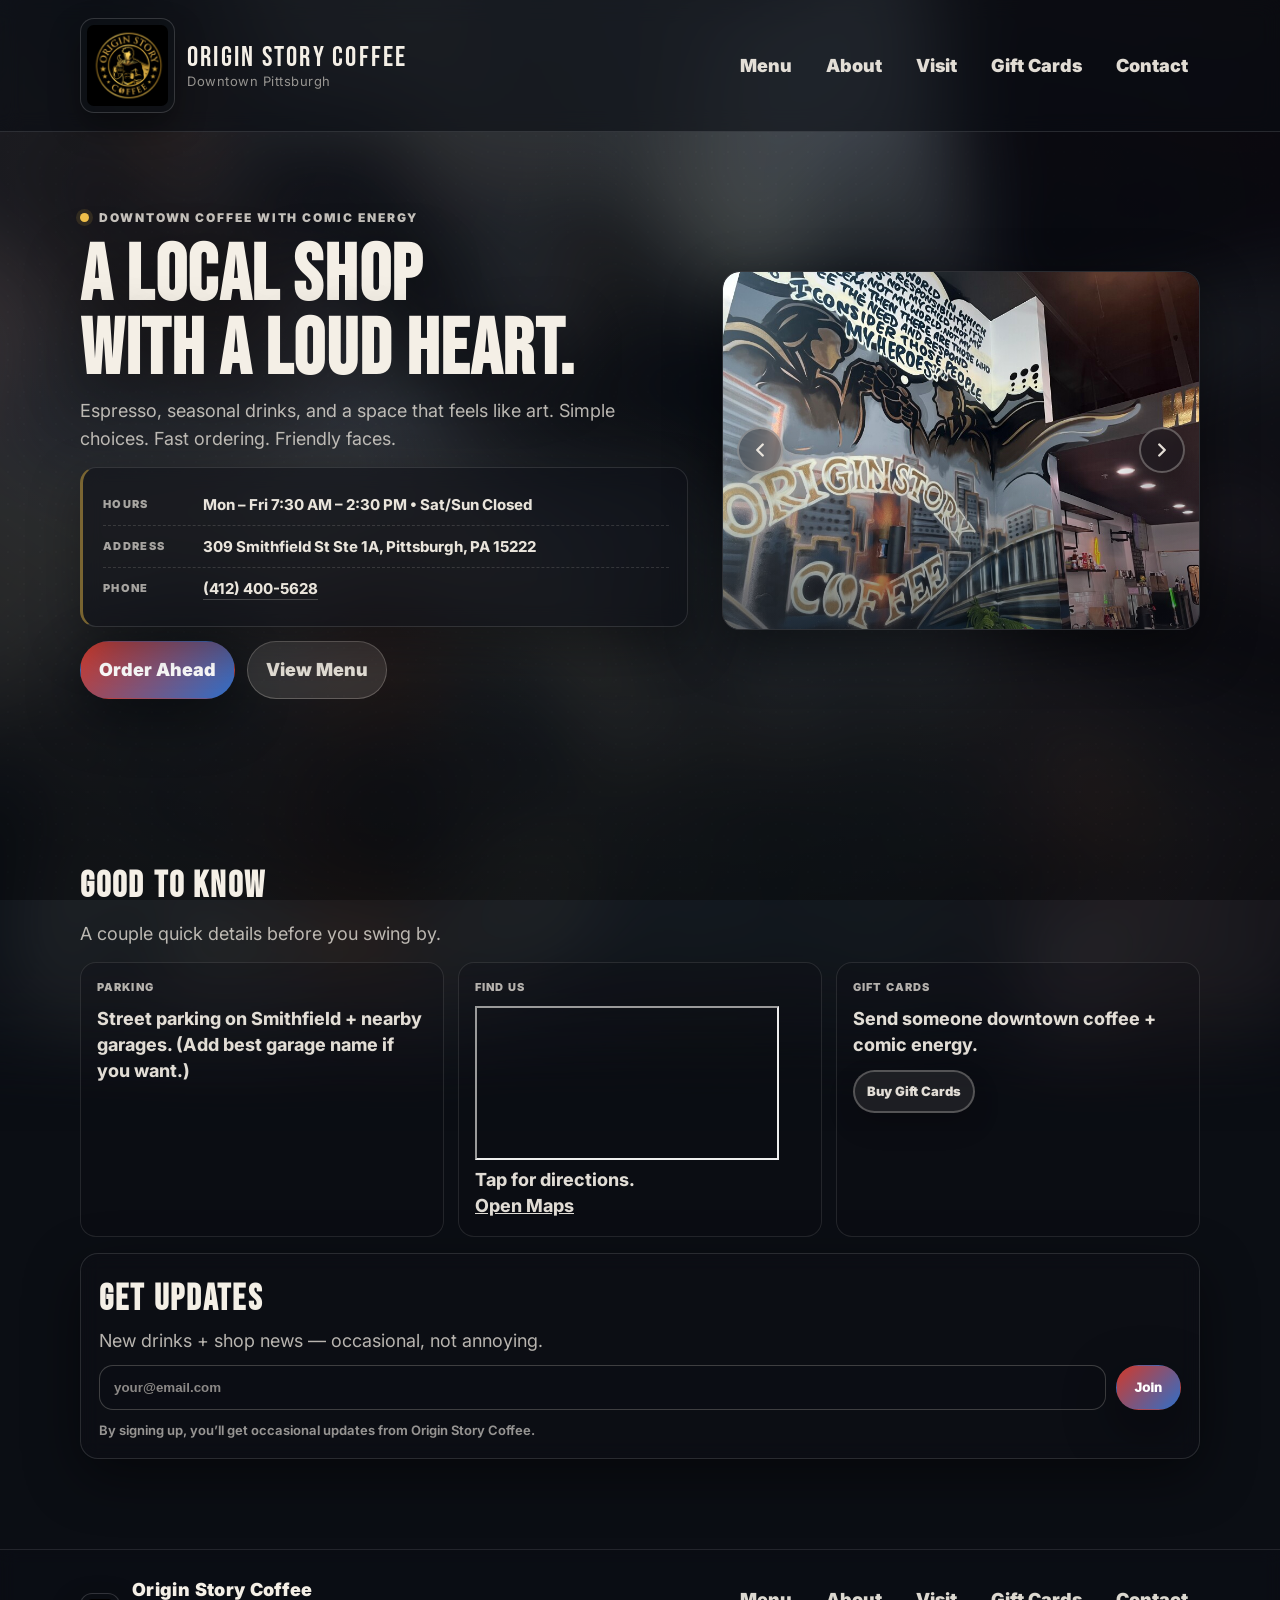
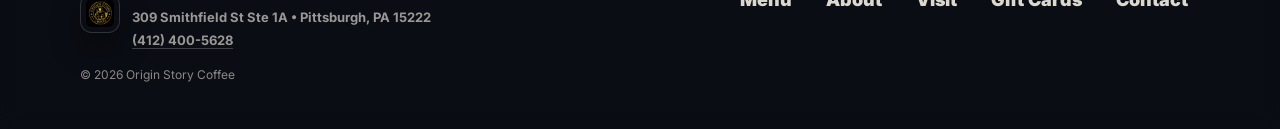
==== commit 6aae2fe2: "Fix header logo sizing" ====
--- a/index.html
+++ b/index.html
@@ -123,30 +123,62 @@
       </div>
 
       <div class="info-grid">
-        <div class="panel">
-          <div class="panel-title">Parking</div>
-          <div class="panel-body">
-            Street parking on Smithfield + nearby garages. (Add best garage name if you want.)
-          </div>
-        </div>
-
-        <div class="panel">
-          <div class="panel-title">Downtown tip</div>
-          <div class="panel-body">
-            Quick grab-and-go friendly — also a good spot to hang for a bit.
-          </div>
-        </div>
-
-        <div class="panel">
-          <div class="panel-title">Gift Cards</div>
-          <div class="panel-body">
-            Send someone downtown coffee + comic energy.
-            <div class="panel-actions">
-              <a class="mini-btn" href="https://originstorycoffee.square.site/s/gift-cards" rel="noopener">Buy Gift Cards</a>
-            </div>
-          </div>
-        </div>
-      </div>
+  <!-- PARKING -->
+  <div class="panel">
+    <div class="panel-title">PARKING</div>
+    <div class="panel-body">
+      Street parking on Smithfield + nearby garages. (Add best garage name if you want.)
+    </div>
+  </div>
+
+  <!-- FIND US -->
+  <div class="panel" id="visit">
+    <div class="panel-title">FIND US</div>
+    <div class="panel-body">
+      <div class="map-frame">
+        <iframe
+          title="Origin Story Coffee Map"
+          src="https://www.google.com/maps?q=Origin%20Story%20Coffee&output=embed"
+          loading="lazy"
+          referrerpolicy="no-referrer-when-downgrade"
+          allowfullscreen
+        ></iframe>
+      </div>
+
+      <div class="map-row">
+        <div class="map-hint">Tap for directions.</div>
+        <a
+          class="map-btn"
+          href="https://www.google.com/maps/search/?api=1&query=Origin%20Story%20Coffee"
+          target="_blank"
+          rel="noreferrer"
+        >
+          Open Maps
+        </a>
+      </div>
+    </div>
+  </div>
+
+  <!-- GIFT CARDS -->
+  <div class="panel">
+    <div class="panel-title">GIFT CARDS</div>
+    <div class="panel-body">
+      Send someone downtown coffee + comic energy.
+
+      <div class="panel-actions">
+        <a
+          class="mini-btn"
+          href="https://originstorycoffee.square.site/s/gift-cards"
+          target="_blank"
+          rel="noopener noreferrer"
+        >
+          Buy Gift Cards
+        </a>
+      </div>
+    </div>
+  </div>
+</div>
+
 
         <!-- Email signup (Netlify Forms) -->
         <div class="signup card">
--- a/assets/styles-theme-a.css
+++ b/assets/styles-theme-a.css
@@ -121,8 +121,8 @@
 }
 
 .brand-logo{
-  width:58px;
-  height:58px;
+  width:95px;
+  height:auto;
   object-fit: contain;
   border-radius: 14px;
   border:1px solid rgba(255,255,255,.16);
@@ -681,3 +681,56 @@
   .arrow svg{ width: 20px; height: 20px; }
   .info-label{ min-width: 68px; }
 }
+
+/* ===== Mobile CTA focus: 1 primary (sticky), 1 secondary (hero) ===== */
+@media (max-width: 900px){
+  /* Hide hero "Order Ahead" so it isn't duplicated with sticky bar */
+  .hero-actions .btn-primary{
+    display: none;
+  }
+
+  /* Make View Menu larger + full width */
+  .hero-actions .btn-ghost{
+    width: 100%;
+    justify-content: center;
+    padding: 16px 18px;
+    font-size: 16px;
+  }
+
+  /* Tighten hero spacing */
+  .hero{
+    padding: 26px 0 44px;
+  }
+
+  .hero-title{
+    margin: 10px 0 10px;
+    line-height: .92;
+  }
+
+  .hero-lead{
+    margin: 0 0 12px;
+  }
+
+  .info-card{
+    margin-top: 12px;
+  }
+
+  /* Give sticky bar a little breathing room from screen edges */
+  .mobile-order{
+    left: 12px;
+    right: 12px;
+    bottom: 12px;
+  }
+
+  /* Prevent sticky bar from covering content */
+  main{
+    padding-bottom: 84px;
+  }
+}
+
+@media (max-width: 900px){
+  .mobile-order a{
+    font-size: 16px;
+    letter-spacing: .02em;
+  }
+}
